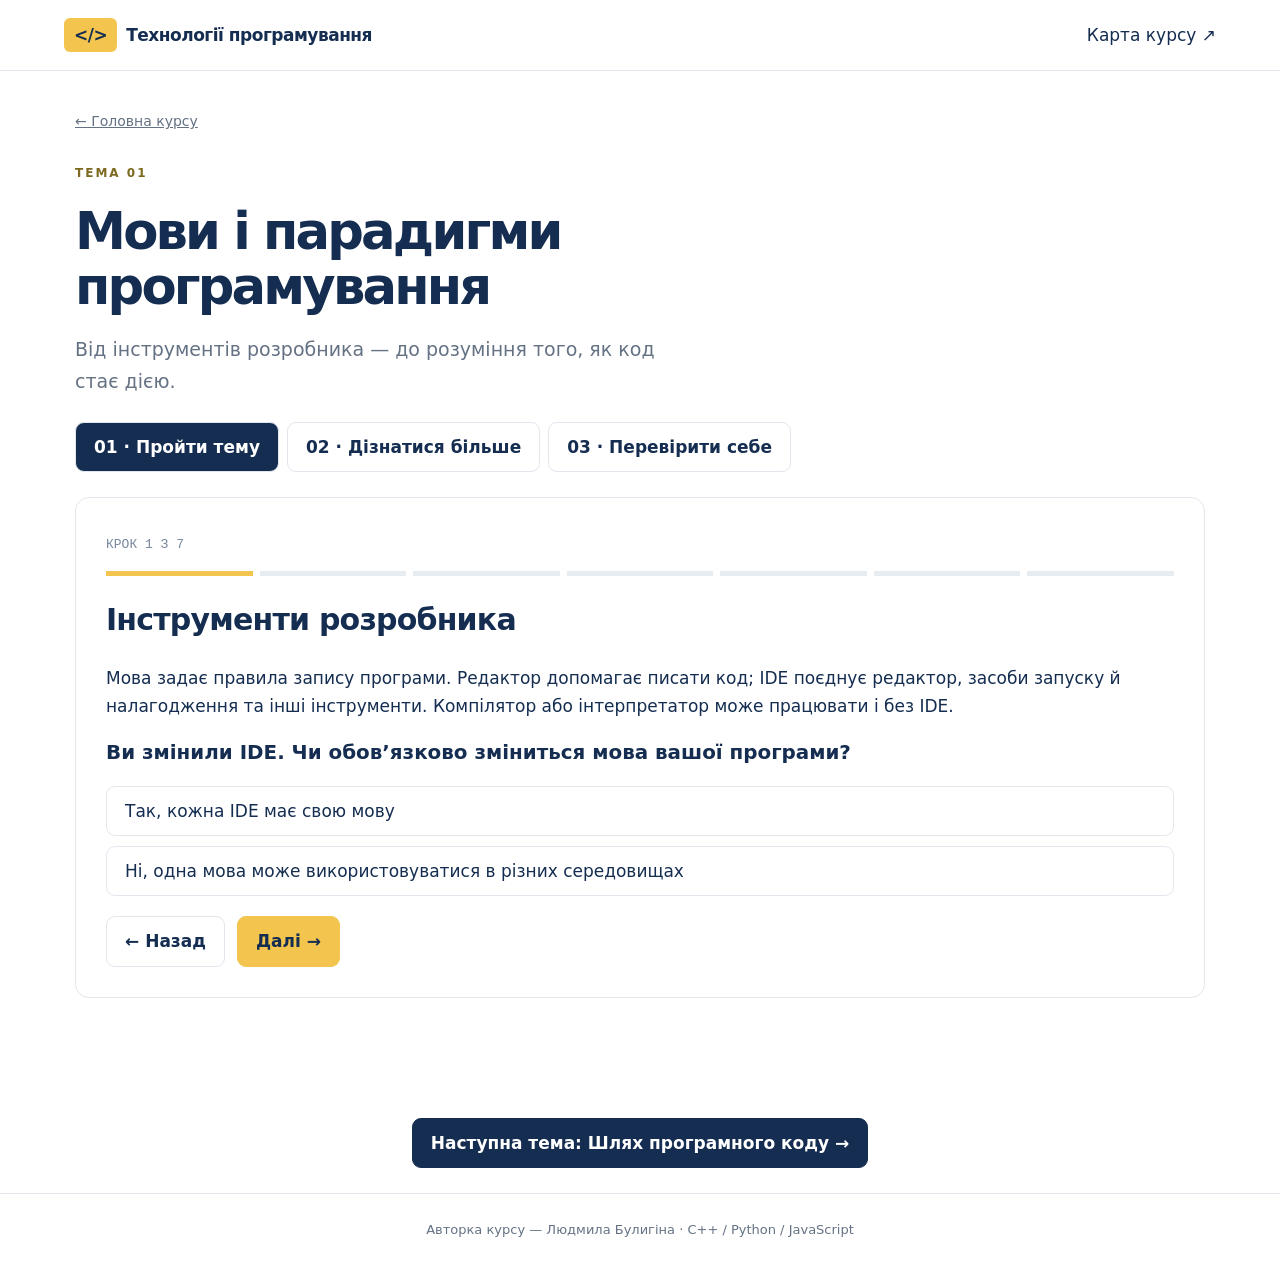
==== lesson-01/index.html @ 034c196b "Add files via upload" ====
<!doctype html><html lang="uk"><meta charset="utf-8"><meta name="viewport" content="width=device-width,initial-scale=1"><title>Технології програмування — Людмила Булигіна</title><style>
:root{--navy:#142d50;--gold:#f3c54e;--muted:#657284;--line:#e1e7ed}*{box-sizing:border-box}body{margin:0;font:17px/1.65 system-ui,sans-serif;color:var(--navy);background:#fff}button,a,input,textarea,select{font:inherit}button,a{touch-action:manipulation}button,.btn{cursor:pointer;border:1px solid var(--line);border-radius:9px;padding:10px 18px;background:white;color:var(--navy);text-decoration:none;display:inline-block;font-weight:650}button:hover,.btn:hover{border-color:var(--navy);transform:translateY(-1px)}button:focus-visible,a:focus-visible{outline:3px solid #d9a715;outline-offset:3px}.primary{background:var(--navy);color:white;border-color:var(--navy)}.gold{background:var(--gold);border-color:var(--gold)}header{border-bottom:1px solid var(--line);padding:21px max(5%,calc((100% - 1180px)/2));display:flex;justify-content:space-between;align-items:center;gap:15px}header a{color:inherit;text-decoration:none}.brand{font-weight:800;letter-spacing:-.5px}.mark{background:var(--gold);padding:7px 10px;border-radius:6px;margin-right:9px}main{max-width:1180px;margin:auto;padding:35px 25px 70px}.hero{display:grid;grid-template-columns:1.1fr .9fr;align-items:center;gap:40px;padding:35px 0 55px}.eyebrow{text-transform:uppercase;letter-spacing:2px;font-size:12px;font-weight:800;color:#7d691f}h1{font-size:clamp(40px,5.8vw,70px);line-height:1.08;letter-spacing:-2.8px;margin:20px 0}h2{font-size:30px;line-height:1.25;letter-spacing:-.8px}h3{line-height:1.35}.lead{color:var(--muted);max-width:580px;font-size:19px}.hero img{width:100%;max-height:380px;object-fit:contain}.languages{display:flex;gap:15px;margin:25px 0;color:#53657c;font:600 14px monospace}.sectionhead{display:flex;justify-content:space-between;align-items:center;border-top:1px solid var(--line);padding-top:30px}.muted{color:var(--muted)}.grid{display:grid;grid-template-columns:repeat(2,1fr);gap:16px}.card{border:1px solid var(--line);padding:24px;border-radius:12px;position:relative}.card.active{background:#f5f8fc;border-color:#c9d5e2}.num{font:500 13px monospace;color:#76879c}.card h3{margin:12px 0}.tag{font-size:12px;background:#eef2f6;border-radius:20px;padding:5px 10px;display:inline-block}.tag.ready{background:#fff0be;color:#665018}.card a{margin-top:14px}.arrow{float:right}.strip{margin-top:35px;background:#faf6e9;padding:25px 30px;border-radius:12px;display:flex;justify-content:space-between;gap:30px}.tabs{display:flex;gap:8px;flex-wrap:wrap;margin:25px 0}.tabs button[aria-selected=true]{background:var(--navy);color:white}.panel{border:1px solid var(--line);border-radius:14px;padding:30px;margin-bottom:25px}.stepbar{display:flex;gap:7px;margin:15px 0}.stepbar span{height:5px;background:#e7ecf1;flex:1}.stepbar .done{background:var(--gold)}.options{display:grid;gap:10px;margin:20px 0}.options button{text-align:left;font-weight:500}.feedback{padding:13px 16px;background:#f4f7fa;margin-top:16px;border-radius:8px;min-height:50px}.success{color:#176849}.error{color:#a43e29}.row{display:flex;gap:12px;align-items:center;flex-wrap:wrap}.runners{display:grid;grid-template-columns:repeat(3,1fr);gap:15px}.runner{border:1px solid var(--line);border-radius:10px;overflow:hidden}.runner h3{padding:15px;margin:0;background:#f2f5f8}.runner .inside{padding:14px}textarea.code{background:#14283f;color:#eff5fd;font:14px/1.6 monospace;width:100%;min-height:220px;resize:vertical;padding:14px;border:0;border-radius:7px;tab-size:4}textarea.stdin{width:100%;height:70px;border:1px solid var(--line);border-radius:7px;padding:8px;font:14px monospace}pre.output{white-space:pre-wrap;overflow-wrap:anywhere;background:#f0f4f8;min-height:70px;padding:12px;font-size:14px}label{display:block;font-size:13px;margin:12px 0 5px}progress{width:100%;accent-color:#d9aa20}.tokens{display:flex;gap:10px;flex-wrap:wrap;margin:20px 0}.token{background:#fff6d5}.drop{border:2px dashed #bac8d9;padding:20px;border-radius:10px;min-height:100px;margin:12px 0}.token.chosen{outline:3px solid #c4981a}.path{background:#f3f6fa;padding:18px;border-left:4px solid var(--gold);margin:20px 0;font-weight:650}.small{font-size:14px}.hidden{display:none!important}footer{border-top:1px solid var(--line);padding:25px;color:#657284;font-size:13px;text-align:center}details{border-bottom:1px solid var(--line);padding:16px 0}summary{cursor:pointer;font-weight:650}@media(max-width:760px){.hero{grid-template-columns:1fr;gap:0;padding-top:5px}.hero img{max-height:230px;grid-row:2}.grid,.runners{grid-template-columns:1fr}h1{letter-spacing:-1.5px}.strip{display:block}header{font-size:13px;padding:15px}.panel{padding:20px}main{padding:25px 18px}.sectionhead{display:block}}
</style><header><a class="brand" href="../index.html"><span class="mark">&lt;/&gt;</span>Технології програмування</a><a href="../index.html#course">Карта курсу ↗</a></header><main id="app"></main><div style="text-align:center;margin:25px"><a class="btn primary" href="../lesson-02/index.html">Наступна тема: Шлях програмного коду →</a></div><footer>Авторка курсу — Людмила Булигіна · C++ / Python / JavaScript</footer><script>
const titles=['Мови і парадигми програмування','Шлях програмного коду','Діалог з користувачем','Типи даних','Від тестування коду до професії','Повторення важливі','Перевіримо функціонал','Символи і рядки','Структури даних','Алгоритми'];
const $=s=>document.querySelector(s);const app=$('#app');let step=0,tab='quest',passed=false;let saved={};try{saved=JSON.parse(localStorage.getItem('tech-progress')||'{}')}catch{}function persist(){try{localStorage.setItem('tech-progress',JSON.stringify(saved))}catch{}}const esc=s=>s.replaceAll('&','&amp;').replaceAll('<','&lt;').replaceAll('>','&gt;');
function home(){app.innerHTML=`<section class="hero"><div><div class="eyebrow">Профільний курс · 10 тем</div><h1>Три мови.<br>Спільна логіка.</h1><p class="lead">Зрозумійте принципи програмування й навчіться бачити їх у різному коді. Від першої команди — до усвідомленого вибору інструментів.</p><div class="languages"><span>C++</span><span> / </span><span>Python</span><span> / </span><span>JavaScript</span></div><a class="btn primary" href="#lesson-1">Почати навчання →</a></div><img src="../hero.png" alt="Ноутбук із кодом і поєднані блоки алгоритму в синіх та золотистих кольорах"></section><section id="course"><div class="sectionhead"><h2>Ваш маршрут</h2><span class="muted small">01 / 10 тем доступно</span></div><div class="grid">${titles.map((t,i)=>`<article class="card ${i===0?'active':''}"><span class="num">ТЕМА ${String(i+1).padStart(2,'0')}</span><span class="arrow">${i===0?'↗':'○'}</span><h3>${t}</h3><span class="tag ${i===0?'ready':''}">${i===0?(saved.quest?'Квест пройдено':'Доступна для навчання'):'Інтерактиви готуються'}</span>${i===0?'<br><a class="btn primary" href="#lesson-1">Відкрити тему →</a>':''}</article>`).join('')}</div></section><div class="strip"><strong>Навчайтеся частинками</strong><span>Пройти тему → Дізнатися більше → Перевірити себе</span></div>`;}
const steps=[{title:'Інструменти розробника',text:'Мова задає правила запису програми. Редактор допомагає писати код; IDE поєднує редактор, засоби запуску й налагодження та інші інструменти. Компілятор або інтерпретатор може працювати і без IDE.',q:'Ви змінили IDE. Чи обов’язково зміниться мова вашої програми?',opts:['Так, кожна IDE має свою мову','Ні, одна мова може використовуватися в різних середовищах'],answer:1,why:'IDE — інструмент роботи. Мова та середовище розробки — різні поняття.'},{title:'Високий і низький рівень',text:'Високорівневі мови приховують багато деталей апаратури. C++, Python і JavaScript — високорівневі мови, хоча рівень абстракції різниться. Мова асемблера пов’язана з конкретною архітектурою; асемблер — програма, яка перекладає її інструкції.',q:'Що правильно названо програмою-перекладачем?',opts:['Мова асемблера','Асемблер'],answer:1,why:'Не плутайте мову асемблера з інструментом її перекладу.'},{title:'Як чи що?',text:'Імперативний підхід описує кроки та зміни стану. Декларативний описує потрібний результат або умови. Наприклад, цикл, що відбирає дорослих користувачів, задає кроки; запит SQL із WHERE age >= 18 задає умову відбору.',q:'SELECT name FROM users WHERE age >= 18 — який підхід ілюструє цей запит?',opts:['Імперативний','Декларативний'],answer:1,why:'Запит описує потрібні дані. Спосіб їх отримання обирає система керування базою даних.'},{title:'Парадигми можна поєднувати',text:'Структурний підхід організовує керування через послідовність, розгалуження й цикли. ООП об’єднує дані та поведінку в об’єктах. Функціональний стиль спирається на композицію функцій і зменшує зміни стану. Логічний — на факти й правила. C++, Python і JavaScript підтримують кілька підходів.',q:'У Python є функції. Чи означає це, що будь-яка Python-програма є функціональною?',opts:['Так, достатньо оголосити функцію','Ні, важливий спосіб організації обчислень'],answer:1,why:'Наявність функцій сама по собі не визначає парадигму програми.'},{title:'Hello, World — спільний експеримент',text:'Коротка програма привітання перевіряє весь шлях: запис коду, запуск та виведення. Традицію популяризувала книжка The C Programming Language (1978). Нижче порівняйте однакову дію трьома мовами.',q:'Що перевіряє успішний запуск Hello, World?',opts:['Що середовище може виконати цю просту програму й показати результат','Що будь-яка наступна програма не матиме помилок'],answer:0,why:'Це перша перевірка працездатності середовища, а не доказ правильності всіх програм.'},{title:'Чому з’являються нові мови?',text:'Мови розвиваються разом із задачами: Fortran — наукові обчислення (1957), C — системне програмування (1972), C++ — розвиток ідей C та абстракцій (1980-ті), Python — читабельність і універсальність (1991), JavaScript — взаємодія у вебі (1995). Старі мови можуть залишатися корисними десятиліттями.',q:'Команда обирає мову для проєкту. Який аргумент найсильніший?',opts:['Вона найновіша','Вона пасує до задачі, платформи, бібліотек і досвіду команди'],answer:1,why:'Вибір мови залежить від контексту. Один рейтинг не визначає найкращий інструмент.'},{title:'Як створюють мову',text:'У типовому інструменті обробки мови лексичний аналіз виділяє токени, синтаксичний — будує структуру, а семантичний перевіряє зміст. Далі можливі генерація іншого коду або виконання. Навчальна мова може перекладатися, наприклад, у JavaScript; це лише один можливий шлях.',q:'Парсер побудував дерево програми. Чи означає це, що програма вже виконана?',opts:['Так','Ні, аналіз структури та виконання — різні етапи'],answer:1,why:'Коректна структура ще не гарантує правильного змісту або успішного виконання.'}];
function lesson(){app.innerHTML=`<a href="../index.html" class="small muted">← Головна курсу</a><div class="eyebrow" style="margin-top:30px">Тема 01</div><h1 style="font-size:clamp(32px,4vw,52px)">Мови і парадигми<br>програмування</h1><p class="lead">Від інструментів розробника — до розуміння того, як код стає дією.</p><div class="tabs" role="tablist">${[['quest','01 · Пройти тему'],['more','02 · Дізнатися більше'],['test','03 · Перевірити себе']].map(([id,t])=>`<button role="tab" aria-selected="${tab===id}" onclick="setTab('${id}')">${t}</button>`).join('')}</div><div id="content"></div>`;renderTab()}
function setTab(t){tab=t;lesson()}function renderTab(){if(tab==='quest')quest();if(tab==='more')more();if(tab==='test')test()}
function quest(){const s=steps[step];passed=false;$('#content').innerHTML=`<div class="panel"><span class="num">КРОК ${step+1} З ${steps.length}</span><div class="stepbar">${steps.map((_,i)=>`<span class="${i<=step?'done':''}"></span>`).join('')}</div><h2>${s.title}</h2><p>${s.text}</p><h3>${s.q}</h3><div class="options">${s.opts.map((o,i)=>`<button onclick="answer(${i})">${o}</button>`).join('')}</div><div id="feedback" role="status"></div><div class="row" style="margin-top:20px"><button onclick="move(-1)" ${step===0?'disabled':''}>← Назад</button><button id="next" class="gold" onclick="move(1)" disabled>${step===steps.length-1?'Завершити квест ✓':'Далі →'}</button></div></div>${step===4?runnerHTML():''}`;if(step===4)initRunners()}
function answer(i){passed=i===steps[step].answer;$('#feedback').className='feedback '+(passed?'success':'error');$('#feedback').textContent=(passed?'✓ Правильно. ':'Спробуйте ще. ')+steps[step].why;$('#next').disabled=!passed}function move(n){if(n>0&&!passed)return;if(step+n>=steps.length){saved.quest=true;persist();$('#content').innerHTML='<div class="panel"><h2>Квест пройдено ✓</h2><p>Ви розрізняєте мову, інструменти й парадигми. Тепер дослідіть шлях виконання коду.</p><button class="gold" onclick="setTab(\'more\')">Дізнатися більше →</button></div>';return}step+=n;quest()}
function more(){$('#content').innerHTML=`<div class="panel"><span class="eyebrow">За запитом учениці</span><h2>Що відбувається після Run?</h2><p><b>Компілятор</b> перекладає програму в інше подання: машинний код, байткод або іншу мову. <b>Інтерпретатор</b> виконує програму чи її проміжне подання. <b>Асемблер</b> перекладає інструкції мови асемблера в машинний код, зазвичай у складі об’єктного файла.</p><div class="row">${['C++','CPython','JavaScript','Асемблер'].map(t=>`<button onclick="showPath('${t}')">${t}</button>`).join('')}</div><div id="path" class="path" aria-live="polite"></div><p class="small muted">Це навчальні схеми типових реалізацій. Мова не прив’язана назавжди до одного способу виконання. Компіляція та інтерпретація можуть поєднуватися.</p><details><summary>Чому інтерпретатор — не просто «рядок за рядком»?</summary><p>Інтерпретатор може спочатку проаналізувати всю програму, а потім виконувати дерево чи байткод. Наприклад, синтаксична помилка наприкінці Python-файла може зупинити запуск до першого print().</p></details><details><summary>JIT: компіляція під час виконання</summary><p>JIT-компілятор створює машинний код під час роботи програми. Сучасні JavaScript-рушії можуть поєднувати інтерпретацію, профілювання та JIT-компіляцію.</p></details><details><summary>Об’єктний файл ще не готова програма</summary><p>Компонувальник (лінкер) об’єднує об’єктні файли й бібліотеки, розв’язуючи посилання між ними. Результат можна завантажити й виконати.</p></details></div><div class="panel"><h2>Знайдіть інструмент для задачі</h2><p>Перетягніть інструмент у відповідну зону. Або натисніть інструмент, а потім зону.</p><div class="tokens">${['Компілятор','Інтерпретатор','Асемблер'].map(t=>`<button class="token" draggable="true" ondragstart="dragToken(event,'${t}')" onclick="chooseToken(this,'${t}')">${t}</button>`).join('')}</div>${[['Асемблер','Перекласти інструкції мови асемблера'],['Компілятор','Перекласти програму в інше подання'],['Інтерпретатор','Виконати програму або її байткод']].map(([a,q])=>`<div class="drop" role="button" tabindex="0" onkeydown="if(event.key==='Enter'||event.key===' '){event.preventDefault();dropToken(this,'${a}')}" ondragover="event.preventDefault()" ondrop="event.preventDefault();dropToken(this,'${a}')" onclick="dropToken(this,'${a}')" data-q="${q}">${q}</div>`).join('')}<div id="matchfeedback" role="status"></div></div>${runnerHTML()}<p class="small muted">Довідка: <a href="https://docs.python.org/3/glossary.html" target="_blank" rel="noopener">Python: байткод та інтерпретатор</a> · <a href="https://developer.mozilla.org/en-US/docs/Web/JavaScript/Guide/Introduction" target="_blank" rel="noopener">JavaScript: середовища виконання</a></p>`;showPath('C++');initRunners()}
function showPath(t){const p={'C++':['Код C++ → компіляція → об’єктні файли → компонування → виконання','У типовому нативному інструментарії компіляція включає кілька стадій; асемблер може бути окремою або вбудованою стадією.'],'CPython':['Код Python → компіляція в байткод → виконання інтерпретатором','CPython — поширена реалізація Python. Байткод не є машинним кодом процесора.'],'JavaScript':['Код JavaScript → аналіз → виконання рушієм → можлива JIT-компіляція','Конкретні етапи залежать від рушія. Тут код виконується браузерним рушієм у Web Worker.'],'Асемблер':['Код мовою асемблера → асемблер → об’єктний файл → компонування → виконання','Інструкції та їх кодування залежать від архітектури процесора.']}[t];$('#path').innerHTML=p[0]+'<p class="small" style="font-weight:400">'+p[1]+'</p>'}
let token='';function dragToken(e,t){token=t;e.dataTransfer.setData('text/plain',t)}function chooseToken(el,t){token=t;document.querySelectorAll('.token').forEach(e=>e.classList.remove('chosen'));el.classList.add('chosen')}function dropToken(el,a){if(!token){$('#matchfeedback').textContent='Спочатку виберіть інструмент.';return}if(token===a){el.textContent='✓ '+el.dataset.q+' — '+a;el.style.borderColor='#398460';el.style.background='#f0faf4';$('#matchfeedback').textContent='Правильно!'}else{$('#matchfeedback').textContent='Поки не збігається. Згадайте, що робить цей інструмент.'}}
const codes={py:'name = input("Ваше ім’я: ")\nprint("Привіт,", name)\nprint(2 + 3)',js:'const name = prompt("Ваше ім’я:");\nprint("Привіт,", name);\nconsole.log(2 + 3);',cpp:'#include <iostream>\n#include <string>\nusing namespace std;\nint main() {\n    string name;\n    getline(cin, name);\n    cout << "Привіт, " << name << endl;\n    cout << 2 + 3 << endl;\n    return 0;\n}'};
function runnerHTML(){return `<section><h2>Лабораторія трьох мов</h2><p class="muted">Змініть привітання. Запустіть приклад. Порівняйте синтаксис і результат.</p><div class="runners">${[['py','Python'],['js','JavaScript'],['cpp','C++']].map(([id,n])=>`<article class="runner"><h3>${n}</h3><div class="inside"><label for="code-${id}">Код програми</label><textarea class="code" id="code-${id}" spellcheck="false">${esc(saved['code-'+id]||codes[id])}</textarea>${id!=='cpp'?`<label for="in-${id}">Вхідні дані · кожна відповідь з нового рядка</label><textarea class="stdin" id="in-${id}">Світ</textarea><div class="row"><button class="primary" id="run-${id}" onclick="runCode('${id}')">▶ Запустити</button><button onclick="stopCode('${id}')">■ Стоп</button></div><pre class="output" id="out-${id}" aria-live="polite">Тут з’явиться результат</pre>`:`<p class="small">1. Скопіюйте код.<br>2. Відкрийте Programiz.<br>3. Вставте код, запустіть і введіть ім’я в консолі сервісу.</p><button onclick="copyCpp()">Скопіювати код</button><a class="btn primary" style="margin-top:10px" href="https://www.programiz.com/cpp-programming/online-compiler/" target="_blank" rel="noopener">Відкрити Programiz ↗</a><p id="copy-status" role="status" class="small"></p>`}<button class="small" onclick="resetCode('${id}')">Початковий приклад</button></div></article>`).join('')}</div><p class="small muted">Python потребує завантаження Pyodide з інтернету під час першого запуску. У нашому JavaScript print() — навчальна функція виведення; також працює console.log(). prompt() бере рядки з поля вхідних даних.</p></section>`}
function initRunners(){document.querySelectorAll('.code').forEach(e=>e.addEventListener('input',()=>{saved[e.id]=e.value;persist()}))}function resetCode(id){$('#code-'+id).value=codes[id];saved['code-'+id]=codes[id];persist()}async function copyCpp(){try{await navigator.clipboard.writeText($('#code-cpp').value);$('#copy-status').textContent='✓ Код скопійовано'}catch{$('#code-cpp').select();$('#copy-status').textContent='Натисніть Ctrl+C, щоб скопіювати виділений код.'}}
let workers={},timers={};function stopCode(id){if(workers[id]){workers[id].terminate();delete workers[id];clearTimeout(timers[id]);const b=$('#run-'+id);if(b)b.disabled=false;const out=$('#out-'+id);if(out)out.textContent+='\nВиконання зупинено.'}}
function runCode(id){stopCode(id);const output=$('#out-'+id);output.textContent=id==='py'?'Завантажуємо Python…':'Виконуємо…';$('#run-'+id).disabled=true;const common=`const lines=input.split('\\n');let pos=0;function read(){if(pos>=lines.length)throw new Error('Недостатньо вхідних даних: додайте рядок у поле введення.');return lines[pos++];}function write(...v){postMessage({type:'out',text:v.map(x=>typeof x==='object'?JSON.stringify(x):String(x)).join(' ')});}`;const source=id==='js'?`onmessage=({data:{code,input}})=>{${common}try{const print=write;const console={log:write,warn:write,error:write};const prompt=()=>read();new Function('print','console','prompt',code)(print,console,prompt);postMessage({type:'done'})}catch(e){postMessage({type:'error',text:e.name+': '+e.message})}}`:`importScripts('https://cdn.jsdelivr.net/pyodide/v0.27.7/full/pyodide.js');let runtime;onmessage=async({data:{code,input}})=>{${common}try{runtime=await loadPyodide({indexURL:'https://cdn.jsdelivr.net/pyodide/v0.27.7/full/'});runtime.setStdout({batched:s=>write(s)});runtime.setStderr({batched:s=>write(s)});runtime.setStdin({stdin:()=>read()});postMessage({type:'ready'});await runtime.runPythonAsync(code);postMessage({type:'done'})}catch(e){postMessage({type:'error',text:String(e)})}}`;
const url=URL.createObjectURL(new Blob([source],{type:'text/javascript'}));const w=new Worker(url);URL.revokeObjectURL(url);workers[id]=w;let started=false;const finish=()=>{clearTimeout(timers[id]);w.terminate();delete workers[id];const b=$('#run-'+id);if(b)b.disabled=false};w.onmessage=({data:d})=>{if(d.type==='ready'){output.textContent='';return}if(d.type==='out'){if(!started){output.textContent='';started=true}output.textContent+=(output.textContent?'\n':'')+d.text}else if(d.type==='error'){output.textContent=d.text;finish()}else if(d.type==='done'){if(!started)output.textContent='Виконано без виведення.';finish()}};w.onerror=e=>{output.textContent='Не вдалося виконати код. '+e.message+' Перевірте інтернет і спробуйте ще раз.';finish()};timers[id]=setTimeout(()=>{stopCode(id);output.textContent+='\nПеревищено час очікування. Для Python перевірте інтернет і повторіть запуск.'},id==='py'?90000:5000);w.postMessage({code:$('#code-'+id).value,input:$('#in-'+id).value})}
const questions=[['Ви компілюєте C++ і отримуєте object-файл. Що зазвичай потрібно далі?',['Компонування з іншими файлами й бібліотеками','Відкрити файл у текстовому редакторі й натиснути print'],0,'Об’єктні файли зазвичай поєднує компонувальник.'],['Python спочатку створює байткод. Чи суперечить це виконанню інтерпретатором?',['Так, компіляція виключає інтерпретацію','Ні, ці етапи можуть поєднуватись'],1,'У CPython байткод виконує інтерпретатор.'],['Учень каже: «JavaScript print залежить від віку мови». Що ви уточните?',['Виведення залежить від середовища та доступних функцій','print завжди є стандартною командою JS для текстового виведення'],0,'У цьому раннері print додано спеціально. У звичайному вікні браузера window.print викликає друк сторінки.'],['Програма використовує класи та цикли. Це суперечність?',['Так, треба обрати лише одну парадигму','Ні, підходи можуть співіснувати'],1,'Багатопарадигмові мови дозволяють поєднувати способи організації коду.'],['Вам потрібен код для іншої архітектури процесора. Який висновок коректний?',['Машинний код завжди універсальний','Нативний код зазвичай потрібно зібрати для цільової архітектури'],1,'Машинні інструкції залежать від архітектури; також важливі ОС і її інтерфейси.']];let quizIndex=0,quizScore=0,quizAnswered=false;function test(){quizIndex=0;quizScore=0;quizQuestion()}function quizQuestion(){quizAnswered=false;const q=questions[quizIndex];$('#content').innerHTML=`<div class="panel"><span class="num">ЗАВДАННЯ ${quizIndex+1} / ${questions.length}</span><h2>Перевірте рішення</h2><h3>${q[0]}</h3><div class="options">${q[1].map((t,i)=>`<button class="qa" onclick="quizAnswer(${i})">${t}</button>`).join('')}</div><div id="q-feedback" role="status"></div><button class="gold hidden" id="q-next" onclick="quizNext()">Далі →</button></div>`}function quizAnswer(i){if(quizAnswered)return;quizAnswered=true;const correct=i===questions[quizIndex][2];if(correct)quizScore++;document.querySelectorAll('.qa').forEach(b=>b.disabled=true);$('#q-feedback').className='feedback '+(correct?'success':'error');$('#q-feedback').textContent=(correct?'✓ Правильно. ':'Правильна відповідь: '+questions[quizIndex][1][questions[quizIndex][2]]+'. ')+questions[quizIndex][3];$('#q-next').classList.remove('hidden')}function quizNext(){if(++quizIndex<questions.length){quizQuestion();return}saved.score=quizScore;persist();$('#content').innerHTML=`<div class="panel"><span class="eyebrow">Результат</span><h2>${quizScore} з ${questions.length}</h2><p>${quizScore===5?'Ви впевнено розрізняєте інструменти та способи виконання коду.':'Перегляньте пояснення й поверніться до складних понять у розділі «Дізнатися більше».'}</p><p class="small muted">Результат збережено лише в цьому браузері.</p><button class="gold" onclick="test()">Спробувати ще раз</button> <button onclick="setTab('more')">До поглиблення</button></div>`}
function route(){Object.keys(workers).forEach(stopCode);if(location.hash.startsWith('#lesson-1'))lesson();else home();if(location.hash==='#course')setTimeout(()=>$('#course').scrollIntoView(),0);else window.scrollTo(0,0)}window.addEventListener('hashchange',route);if(!location.hash)location.hash='lesson-1';route();
</script></html>
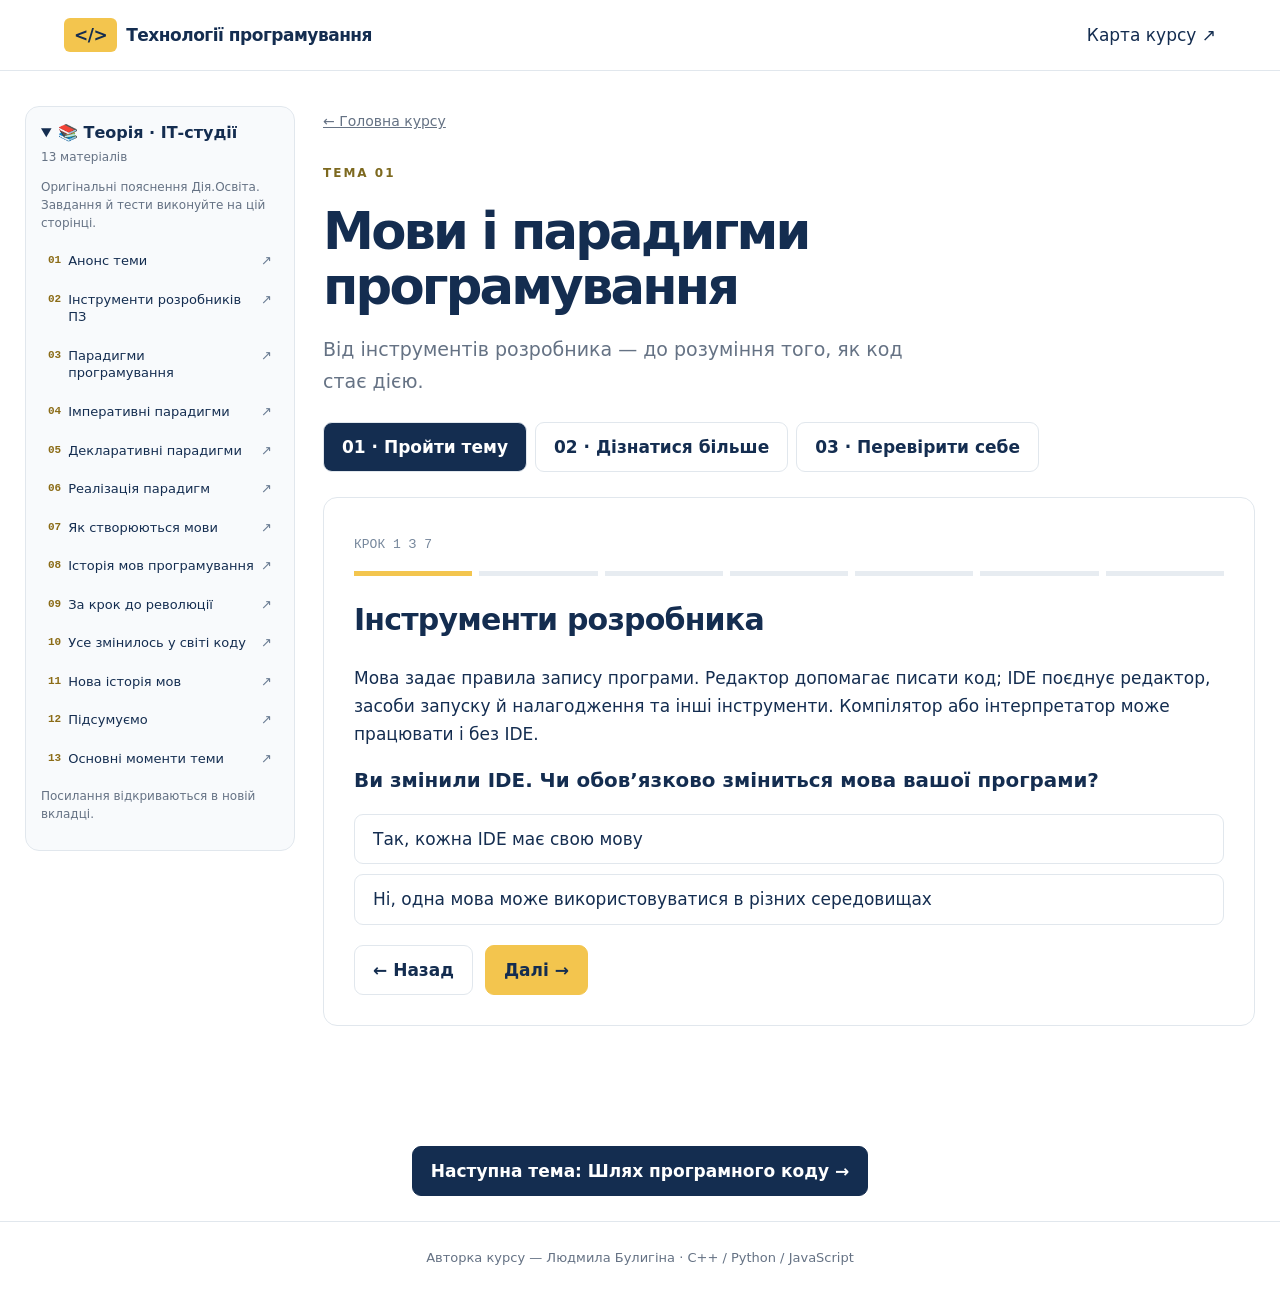
==== commit 1a2a1445: "Add files via upload" ====
--- a/lesson-01/index.html
+++ b/lesson-01/index.html
@@ -1,11 +1,14 @@
 <!doctype html><html lang="uk"><meta charset="utf-8"><meta name="viewport" content="width=device-width,initial-scale=1"><title>Технології програмування — Людмила Булигіна</title><style>
 :root{--navy:#142d50;--gold:#f3c54e;--muted:#657284;--line:#e1e7ed}*{box-sizing:border-box}body{margin:0;font:17px/1.65 system-ui,sans-serif;color:var(--navy);background:#fff}button,a,input,textarea,select{font:inherit}button,a{touch-action:manipulation}button,.btn{cursor:pointer;border:1px solid var(--line);border-radius:9px;padding:10px 18px;background:white;color:var(--navy);text-decoration:none;display:inline-block;font-weight:650}button:hover,.btn:hover{border-color:var(--navy);transform:translateY(-1px)}button:focus-visible,a:focus-visible{outline:3px solid #d9a715;outline-offset:3px}.primary{background:var(--navy);color:white;border-color:var(--navy)}.gold{background:var(--gold);border-color:var(--gold)}header{border-bottom:1px solid var(--line);padding:21px max(5%,calc((100% - 1180px)/2));display:flex;justify-content:space-between;align-items:center;gap:15px}header a{color:inherit;text-decoration:none}.brand{font-weight:800;letter-spacing:-.5px}.mark{background:var(--gold);padding:7px 10px;border-radius:6px;margin-right:9px}main{max-width:1180px;margin:auto;padding:35px 25px 70px}.hero{display:grid;grid-template-columns:1.1fr .9fr;align-items:center;gap:40px;padding:35px 0 55px}.eyebrow{text-transform:uppercase;letter-spacing:2px;font-size:12px;font-weight:800;color:#7d691f}h1{font-size:clamp(40px,5.8vw,70px);line-height:1.08;letter-spacing:-2.8px;margin:20px 0}h2{font-size:30px;line-height:1.25;letter-spacing:-.8px}h3{line-height:1.35}.lead{color:var(--muted);max-width:580px;font-size:19px}.hero img{width:100%;max-height:380px;object-fit:contain}.languages{display:flex;gap:15px;margin:25px 0;color:#53657c;font:600 14px monospace}.sectionhead{display:flex;justify-content:space-between;align-items:center;border-top:1px solid var(--line);padding-top:30px}.muted{color:var(--muted)}.grid{display:grid;grid-template-columns:repeat(2,1fr);gap:16px}.card{border:1px solid var(--line);padding:24px;border-radius:12px;position:relative}.card.active{background:#f5f8fc;border-color:#c9d5e2}.num{font:500 13px monospace;color:#76879c}.card h3{margin:12px 0}.tag{font-size:12px;background:#eef2f6;border-radius:20px;padding:5px 10px;display:inline-block}.tag.ready{background:#fff0be;color:#665018}.card a{margin-top:14px}.arrow{float:right}.strip{margin-top:35px;background:#faf6e9;padding:25px 30px;border-radius:12px;display:flex;justify-content:space-between;gap:30px}.tabs{display:flex;gap:8px;flex-wrap:wrap;margin:25px 0}.tabs button[aria-selected=true]{background:var(--navy);color:white}.panel{border:1px solid var(--line);border-radius:14px;padding:30px;margin-bottom:25px}.stepbar{display:flex;gap:7px;margin:15px 0}.stepbar span{height:5px;background:#e7ecf1;flex:1}.stepbar .done{background:var(--gold)}.options{display:grid;gap:10px;margin:20px 0}.options button{text-align:left;font-weight:500}.feedback{padding:13px 16px;background:#f4f7fa;margin-top:16px;border-radius:8px;min-height:50px}.success{color:#176849}.error{color:#a43e29}.row{display:flex;gap:12px;align-items:center;flex-wrap:wrap}.runners{display:grid;grid-template-columns:repeat(3,1fr);gap:15px}.runner{border:1px solid var(--line);border-radius:10px;overflow:hidden}.runner h3{padding:15px;margin:0;background:#f2f5f8}.runner .inside{padding:14px}textarea.code{background:#14283f;color:#eff5fd;font:14px/1.6 monospace;width:100%;min-height:220px;resize:vertical;padding:14px;border:0;border-radius:7px;tab-size:4}textarea.stdin{width:100%;height:70px;border:1px solid var(--line);border-radius:7px;padding:8px;font:14px monospace}pre.output{white-space:pre-wrap;overflow-wrap:anywhere;background:#f0f4f8;min-height:70px;padding:12px;font-size:14px}label{display:block;font-size:13px;margin:12px 0 5px}progress{width:100%;accent-color:#d9aa20}.tokens{display:flex;gap:10px;flex-wrap:wrap;margin:20px 0}.token{background:#fff6d5}.drop{border:2px dashed #bac8d9;padding:20px;border-radius:10px;min-height:100px;margin:12px 0}.token.chosen{outline:3px solid #c4981a}.path{background:#f3f6fa;padding:18px;border-left:4px solid var(--gold);margin:20px 0;font-weight:650}.small{font-size:14px}.hidden{display:none!important}footer{border-top:1px solid var(--line);padding:25px;color:#657284;font-size:13px;text-align:center}details{border-bottom:1px solid var(--line);padding:16px 0}summary{cursor:pointer;font-weight:650}@media(max-width:760px){.hero{grid-template-columns:1fr;gap:0;padding-top:5px}.hero img{max-height:230px;grid-row:2}.grid,.runners{grid-template-columns:1fr}h1{letter-spacing:-1.5px}.strip{display:block}header{font-size:13px;padding:15px}.panel{padding:20px}main{padding:25px 18px}.sectionhead{display:block}}
-</style><header><a class="brand" href="../index.html"><span class="mark">&lt;/&gt;</span>Технології програмування</a><a href="../index.html#course">Карта курсу ↗</a></header><main id="app"></main><div style="text-align:center;margin:25px"><a class="btn primary" href="../lesson-02/index.html">Наступна тема: Шлях програмного коду →</a></div><footer>Авторка курсу — Людмила Булигіна · C++ / Python / JavaScript</footer><script>
+
+/* Панель джерел ІТ-студій: лише урок 01 */
+#lesson-layout{max-width:1320px}body.lesson-active #lesson-layout{display:grid;grid-template-columns:minmax(230px,270px) minmax(0,1fr);gap:28px;align-items:start}#app{min-width:0}.it-theory{display:none}body.lesson-active .it-theory{display:block;position:sticky;top:14px;max-height:calc(100vh - 28px);overflow:auto;border:1px solid var(--line);border-radius:14px;background:#f8fafc;padding:15px}.it-theory details{padding:0;border:0}.it-theory summary{font-size:16px;line-height:1.4}.it-count{display:block;color:var(--muted);font-size:12px;font-weight:500;margin:5px 0}.it-note{font-size:12px;color:var(--muted);line-height:1.5;margin:12px 0}.it-links{display:flex;flex-direction:column;gap:5px}.it-links a{display:flex;align-items:start;gap:7px;color:var(--navy);padding:8px 7px;text-decoration:none;border-radius:7px;font-size:13px;line-height:1.35}.it-links a:hover,.it-links a:focus-visible{background:#e7eef7}.it-links a span:last-child{margin-left:auto;color:#687a91}.it-num{color:#8b6c17;font:600 11px monospace;padding-top:2px}@media(max-width:900px){body.lesson-active #lesson-layout{display:block}.it-theory{position:static!important;max-height:none!important;margin-bottom:22px}.it-theory details:not([open]){padding-bottom:0}.it-links a{font-size:14px}}@media print{.it-theory{display:none!important}body.lesson-active #lesson-layout{display:block}}
+</style><header><a class="brand" href="../index.html"><span class="mark">&lt;/&gt;</span>Технології програмування</a><a href="../index.html#course">Карта курсу ↗</a></header><main id="lesson-layout"><aside id="it-theory" class="it-theory" aria-label="Теорія ІТ-студій"><details open><summary>📚 Теорія · ІТ-студії <span class="it-count">13 матеріалів</span></summary><p class="it-note">Оригінальні пояснення Дія.Освіта. Завдання й тести виконуйте на цій сторінці.</p><nav class="it-links"><a href="https://it-osvita.diia.gov.ua/task/item/d7fa5f1d-0c88-401a-8a77-02b778d18135" target="_blank" rel="noopener noreferrer"><span class="it-num">01</span>Анонс теми<span aria-hidden="true">↗</span></a><a href="https://it-osvita.diia.gov.ua/task/item/9e5805eb-7066-49fe-bd6a-d29b8d3475ae" target="_blank" rel="noopener noreferrer"><span class="it-num">02</span>Інструменти розробників ПЗ<span aria-hidden="true">↗</span></a><a href="https://it-osvita.diia.gov.ua/task/item/2cc9e6a6-c4f1-4667-a7c1-9237d8a1138e" target="_blank" rel="noopener noreferrer"><span class="it-num">03</span>Парадигми програмування<span aria-hidden="true">↗</span></a><a href="https://it-osvita.diia.gov.ua/task/item/f9ad5381-49ab-400c-b254-e231c1d52c80" target="_blank" rel="noopener noreferrer"><span class="it-num">04</span>Імперативні парадигми<span aria-hidden="true">↗</span></a><a href="https://it-osvita.diia.gov.ua/task/item/d39000cd-c99f-49b0-aea5-e3320e5c5a82" target="_blank" rel="noopener noreferrer"><span class="it-num">05</span>Декларативні парадигми<span aria-hidden="true">↗</span></a><a href="https://it-osvita.diia.gov.ua/task/item/6688f7c9-849e-4d02-8fab-a560fe509482" target="_blank" rel="noopener noreferrer"><span class="it-num">06</span>Реалізація парадигм<span aria-hidden="true">↗</span></a><a href="https://it-osvita.diia.gov.ua/task/item/b13b9f86-dde6-40f0-ab25-3ea6ae072c68" target="_blank" rel="noopener noreferrer"><span class="it-num">07</span>Як створюються мови<span aria-hidden="true">↗</span></a><a href="https://it-osvita.diia.gov.ua/task/item/0cccb676-da75-44e3-8ef8-c4c3eaf1c70f" target="_blank" rel="noopener noreferrer"><span class="it-num">08</span>Історія мов програмування<span aria-hidden="true">↗</span></a><a href="https://it-osvita.diia.gov.ua/task/item/9db403ed-1060-4a69-9aeb-e84e648e3a6d" target="_blank" rel="noopener noreferrer"><span class="it-num">09</span>За крок до революції<span aria-hidden="true">↗</span></a><a href="https://it-osvita.diia.gov.ua/task/item/b62049de-4055-416d-8300-cb2e9b04ee7c" target="_blank" rel="noopener noreferrer"><span class="it-num">10</span>Усе змінилось у світі коду<span aria-hidden="true">↗</span></a><a href="https://it-osvita.diia.gov.ua/task/item/1a546d6f-0647-4add-aedb-2e8a10f74b3e" target="_blank" rel="noopener noreferrer"><span class="it-num">11</span>Нова історія мов<span aria-hidden="true">↗</span></a><a href="https://it-osvita.diia.gov.ua/task/item/0ef4bb1c-27c2-4353-938e-68d464c2a52e" target="_blank" rel="noopener noreferrer"><span class="it-num">12</span>Підсумуємо<span aria-hidden="true">↗</span></a><a href="https://it-osvita.diia.gov.ua/task/item/26db821c-c9a6-40e3-82f1-5fb8e3553255" target="_blank" rel="noopener noreferrer"><span class="it-num">13</span>Основні моменти теми<span aria-hidden="true">↗</span></a></nav><p class="it-note">Посилання відкриваються в новій вкладці.</p></details></aside><div id="app"></div></main><div style="text-align:center;margin:25px"><a class="btn primary" href="../lesson-02/index.html">Наступна тема: Шлях програмного коду →</a></div><footer>Авторка курсу — Людмила Булигіна · C++ / Python / JavaScript</footer><script>
 const titles=['Мови і парадигми програмування','Шлях програмного коду','Діалог з користувачем','Типи даних','Від тестування коду до професії','Повторення важливі','Перевіримо функціонал','Символи і рядки','Структури даних','Алгоритми'];
 const $=s=>document.querySelector(s);const app=$('#app');let step=0,tab='quest',passed=false;let saved={};try{saved=JSON.parse(localStorage.getItem('tech-progress')||'{}')}catch{}function persist(){try{localStorage.setItem('tech-progress',JSON.stringify(saved))}catch{}}const esc=s=>s.replaceAll('&','&amp;').replaceAll('<','&lt;').replaceAll('>','&gt;');
-function home(){app.innerHTML=`<section class="hero"><div><div class="eyebrow">Профільний курс · 10 тем</div><h1>Три мови.<br>Спільна логіка.</h1><p class="lead">Зрозумійте принципи програмування й навчіться бачити їх у різному коді. Від першої команди — до усвідомленого вибору інструментів.</p><div class="languages"><span>C++</span><span> / </span><span>Python</span><span> / </span><span>JavaScript</span></div><a class="btn primary" href="#lesson-1">Почати навчання →</a></div><img src="../hero.png" alt="Ноутбук із кодом і поєднані блоки алгоритму в синіх та золотистих кольорах"></section><section id="course"><div class="sectionhead"><h2>Ваш маршрут</h2><span class="muted small">01 / 10 тем доступно</span></div><div class="grid">${titles.map((t,i)=>`<article class="card ${i===0?'active':''}"><span class="num">ТЕМА ${String(i+1).padStart(2,'0')}</span><span class="arrow">${i===0?'↗':'○'}</span><h3>${t}</h3><span class="tag ${i===0?'ready':''}">${i===0?(saved.quest?'Квест пройдено':'Доступна для навчання'):'Інтерактиви готуються'}</span>${i===0?'<br><a class="btn primary" href="#lesson-1">Відкрити тему →</a>':''}</article>`).join('')}</div></section><div class="strip"><strong>Навчайтеся частинками</strong><span>Пройти тему → Дізнатися більше → Перевірити себе</span></div>`;}
+function home(){document.body.classList.remove('lesson-active');app.innerHTML=`<section class="hero"><div><div class="eyebrow">Профільний курс · 10 тем</div><h1>Три мови.<br>Спільна логіка.</h1><p class="lead">Зрозумійте принципи програмування й навчіться бачити їх у різному коді. Від першої команди — до усвідомленого вибору інструментів.</p><div class="languages"><span>C++</span><span> / </span><span>Python</span><span> / </span><span>JavaScript</span></div><a class="btn primary" href="#lesson-1">Почати навчання →</a></div><img src="../hero.png" alt="Ноутбук із кодом і поєднані блоки алгоритму в синіх та золотистих кольорах"></section><section id="course"><div class="sectionhead"><h2>Ваш маршрут</h2><span class="muted small">01 / 10 тем доступно</span></div><div class="grid">${titles.map((t,i)=>`<article class="card ${i===0?'active':''}"><span class="num">ТЕМА ${String(i+1).padStart(2,'0')}</span><span class="arrow">${i===0?'↗':'○'}</span><h3>${t}</h3><span class="tag ${i===0?'ready':''}">${i===0?(saved.quest?'Квест пройдено':'Доступна для навчання'):'Інтерактиви готуються'}</span>${i===0?'<br><a class="btn primary" href="#lesson-1">Відкрити тему →</a>':''}</article>`).join('')}</div></section><div class="strip"><strong>Навчайтеся частинками</strong><span>Пройти тему → Дізнатися більше → Перевірити себе</span></div>`;}
 const steps=[{title:'Інструменти розробника',text:'Мова задає правила запису програми. Редактор допомагає писати код; IDE поєднує редактор, засоби запуску й налагодження та інші інструменти. Компілятор або інтерпретатор може працювати і без IDE.',q:'Ви змінили IDE. Чи обов’язково зміниться мова вашої програми?',opts:['Так, кожна IDE має свою мову','Ні, одна мова може використовуватися в різних середовищах'],answer:1,why:'IDE — інструмент роботи. Мова та середовище розробки — різні поняття.'},{title:'Високий і низький рівень',text:'Високорівневі мови приховують багато деталей апаратури. C++, Python і JavaScript — високорівневі мови, хоча рівень абстракції різниться. Мова асемблера пов’язана з конкретною архітектурою; асемблер — програма, яка перекладає її інструкції.',q:'Що правильно названо програмою-перекладачем?',opts:['Мова асемблера','Асемблер'],answer:1,why:'Не плутайте мову асемблера з інструментом її перекладу.'},{title:'Як чи що?',text:'Імперативний підхід описує кроки та зміни стану. Декларативний описує потрібний результат або умови. Наприклад, цикл, що відбирає дорослих користувачів, задає кроки; запит SQL із WHERE age >= 18 задає умову відбору.',q:'SELECT name FROM users WHERE age >= 18 — який підхід ілюструє цей запит?',opts:['Імперативний','Декларативний'],answer:1,why:'Запит описує потрібні дані. Спосіб їх отримання обирає система керування базою даних.'},{title:'Парадигми можна поєднувати',text:'Структурний підхід організовує керування через послідовність, розгалуження й цикли. ООП об’єднує дані та поведінку в об’єктах. Функціональний стиль спирається на композицію функцій і зменшує зміни стану. Логічний — на факти й правила. C++, Python і JavaScript підтримують кілька підходів.',q:'У Python є функції. Чи означає це, що будь-яка Python-програма є функціональною?',opts:['Так, достатньо оголосити функцію','Ні, важливий спосіб організації обчислень'],answer:1,why:'Наявність функцій сама по собі не визначає парадигму програми.'},{title:'Hello, World — спільний експеримент',text:'Коротка програма привітання перевіряє весь шлях: запис коду, запуск та виведення. Традицію популяризувала книжка The C Programming Language (1978). Нижче порівняйте однакову дію трьома мовами.',q:'Що перевіряє успішний запуск Hello, World?',opts:['Що середовище може виконати цю просту програму й показати результат','Що будь-яка наступна програма не матиме помилок'],answer:0,why:'Це перша перевірка працездатності середовища, а не доказ правильності всіх програм.'},{title:'Чому з’являються нові мови?',text:'Мови розвиваються разом із задачами: Fortran — наукові обчислення (1957), C — системне програмування (1972), C++ — розвиток ідей C та абстракцій (1980-ті), Python — читабельність і універсальність (1991), JavaScript — взаємодія у вебі (1995). Старі мови можуть залишатися корисними десятиліттями.',q:'Команда обирає мову для проєкту. Який аргумент найсильніший?',opts:['Вона найновіша','Вона пасує до задачі, платформи, бібліотек і досвіду команди'],answer:1,why:'Вибір мови залежить від контексту. Один рейтинг не визначає найкращий інструмент.'},{title:'Як створюють мову',text:'У типовому інструменті обробки мови лексичний аналіз виділяє токени, синтаксичний — будує структуру, а семантичний перевіряє зміст. Далі можливі генерація іншого коду або виконання. Навчальна мова може перекладатися, наприклад, у JavaScript; це лише один можливий шлях.',q:'Парсер побудував дерево програми. Чи означає це, що програма вже виконана?',opts:['Так','Ні, аналіз структури та виконання — різні етапи'],answer:1,why:'Коректна структура ще не гарантує правильного змісту або успішного виконання.'}];
-function lesson(){app.innerHTML=`<a href="../index.html" class="small muted">← Головна курсу</a><div class="eyebrow" style="margin-top:30px">Тема 01</div><h1 style="font-size:clamp(32px,4vw,52px)">Мови і парадигми<br>програмування</h1><p class="lead">Від інструментів розробника — до розуміння того, як код стає дією.</p><div class="tabs" role="tablist">${[['quest','01 · Пройти тему'],['more','02 · Дізнатися більше'],['test','03 · Перевірити себе']].map(([id,t])=>`<button role="tab" aria-selected="${tab===id}" onclick="setTab('${id}')">${t}</button>`).join('')}</div><div id="content"></div>`;renderTab()}
+function lesson(){document.body.classList.add('lesson-active');app.innerHTML=`<a href="../index.html" class="small muted">← Головна курсу</a><div class="eyebrow" style="margin-top:30px">Тема 01</div><h1 style="font-size:clamp(32px,4vw,52px)">Мови і парадигми<br>програмування</h1><p class="lead">Від інструментів розробника — до розуміння того, як код стає дією.</p><div class="tabs" role="tablist">${[['quest','01 · Пройти тему'],['more','02 · Дізнатися більше'],['test','03 · Перевірити себе']].map(([id,t])=>`<button role="tab" aria-selected="${tab===id}" onclick="setTab('${id}')">${t}</button>`).join('')}</div><div id="content"></div>`;renderTab()}
 function setTab(t){tab=t;lesson()}function renderTab(){if(tab==='quest')quest();if(tab==='more')more();if(tab==='test')test()}
 function quest(){const s=steps[step];passed=false;$('#content').innerHTML=`<div class="panel"><span class="num">КРОК ${step+1} З ${steps.length}</span><div class="stepbar">${steps.map((_,i)=>`<span class="${i<=step?'done':''}"></span>`).join('')}</div><h2>${s.title}</h2><p>${s.text}</p><h3>${s.q}</h3><div class="options">${s.opts.map((o,i)=>`<button onclick="answer(${i})">${o}</button>`).join('')}</div><div id="feedback" role="status"></div><div class="row" style="margin-top:20px"><button onclick="move(-1)" ${step===0?'disabled':''}>← Назад</button><button id="next" class="gold" onclick="move(1)" disabled>${step===steps.length-1?'Завершити квест ✓':'Далі →'}</button></div></div>${step===4?runnerHTML():''}`;if(step===4)initRunners()}
 function answer(i){passed=i===steps[step].answer;$('#feedback').className='feedback '+(passed?'success':'error');$('#feedback').textContent=(passed?'✓ Правильно. ':'Спробуйте ще. ')+steps[step].why;$('#next').disabled=!passed}function move(n){if(n>0&&!passed)return;if(step+n>=steps.length){saved.quest=true;persist();$('#content').innerHTML='<div class="panel"><h2>Квест пройдено ✓</h2><p>Ви розрізняєте мову, інструменти й парадигми. Тепер дослідіть шлях виконання коду.</p><button class="gold" onclick="setTab(\'more\')">Дізнатися більше →</button></div>';return}step+=n;quest()}
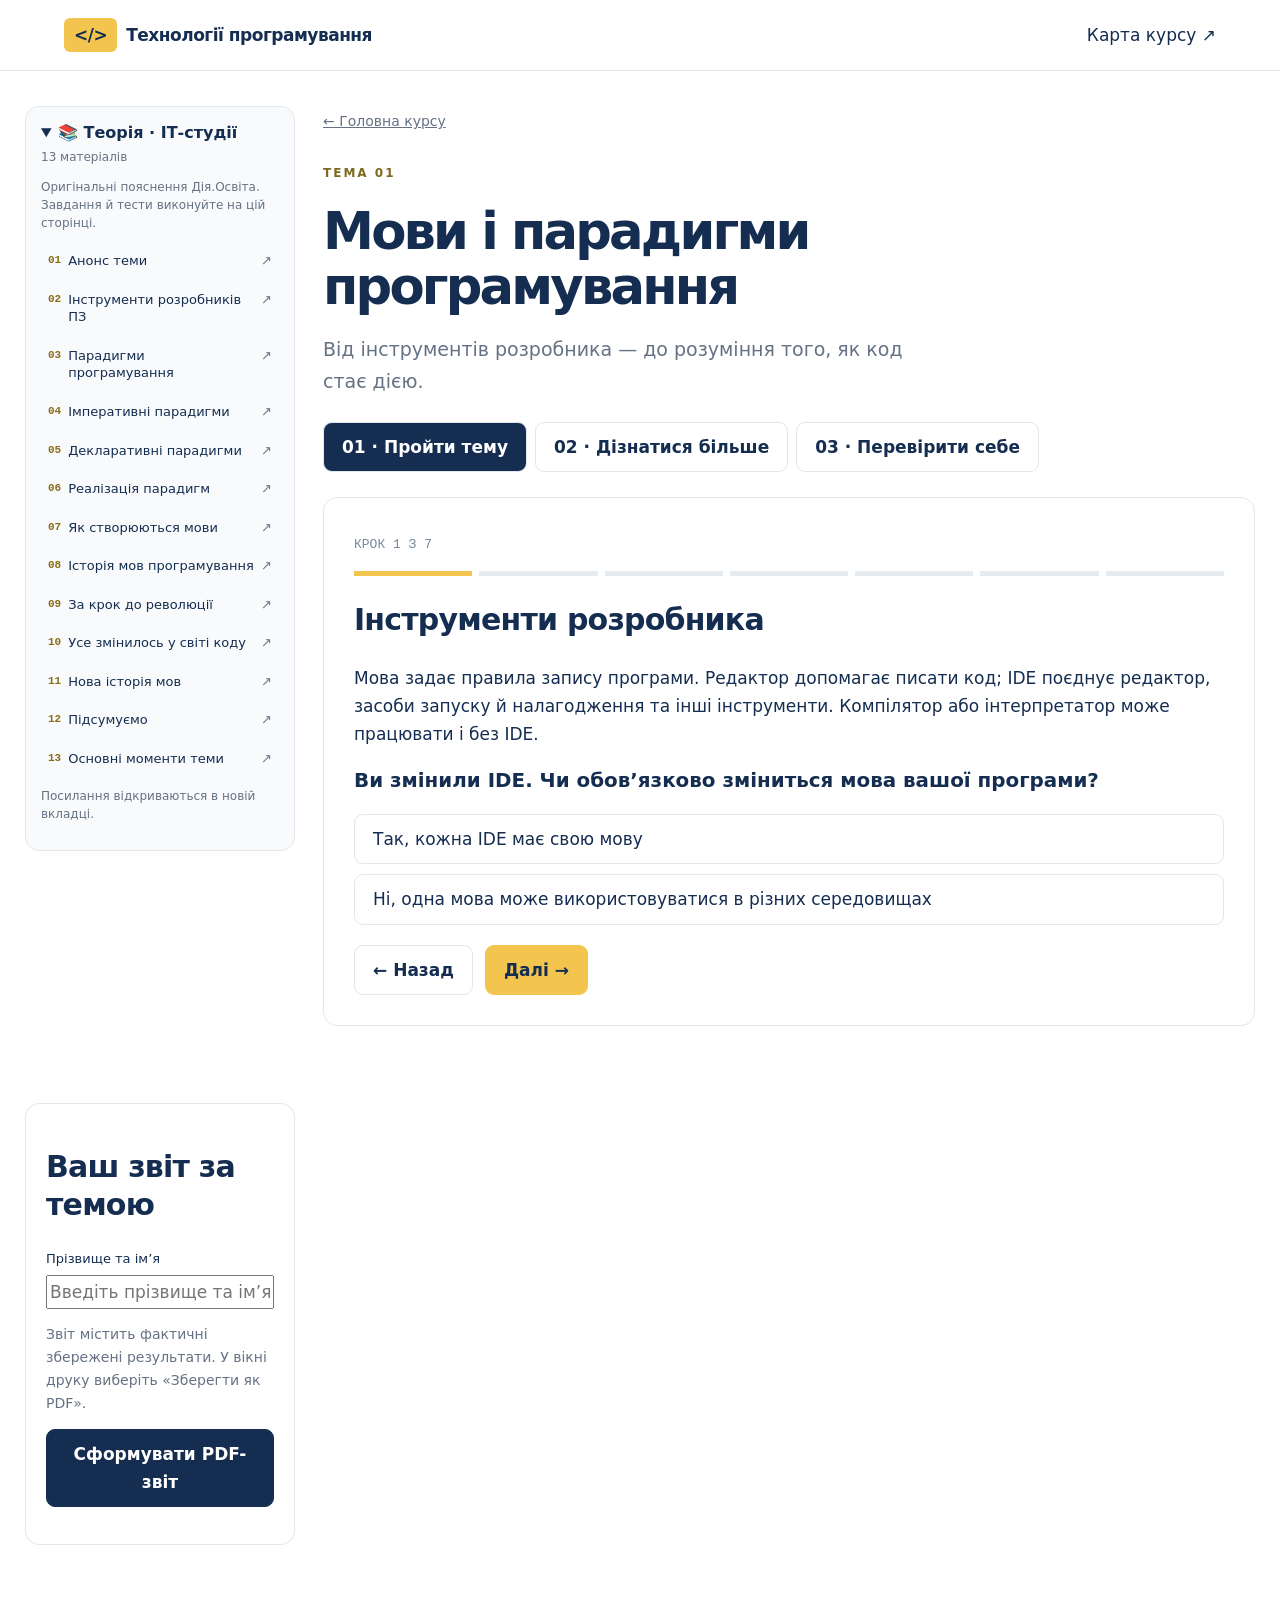
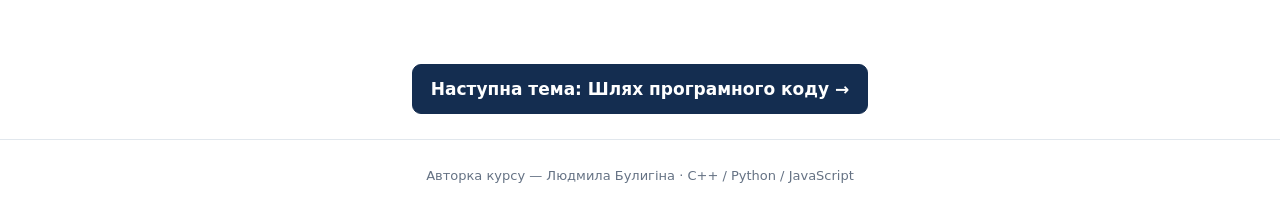
==== commit d9b22cbf: "Add files via upload" ====
--- a/lesson-01/index.html
+++ b/lesson-01/index.html
@@ -23,4 +23,4 @@
 const url=URL.createObjectURL(new Blob([source],{type:'text/javascript'}));const w=new Worker(url);URL.revokeObjectURL(url);workers[id]=w;let started=false;const finish=()=>{clearTimeout(timers[id]);w.terminate();delete workers[id];const b=$('#run-'+id);if(b)b.disabled=false};w.onmessage=({data:d})=>{if(d.type==='ready'){output.textContent='';return}if(d.type==='out'){if(!started){output.textContent='';started=true}output.textContent+=(output.textContent?'\n':'')+d.text}else if(d.type==='error'){output.textContent=d.text;finish()}else if(d.type==='done'){if(!started)output.textContent='Виконано без виведення.';finish()}};w.onerror=e=>{output.textContent='Не вдалося виконати код. '+e.message+' Перевірте інтернет і спробуйте ще раз.';finish()};timers[id]=setTimeout(()=>{stopCode(id);output.textContent+='\nПеревищено час очікування. Для Python перевірте інтернет і повторіть запуск.'},id==='py'?90000:5000);w.postMessage({code:$('#code-'+id).value,input:$('#in-'+id).value})}
 const questions=[['Ви компілюєте C++ і отримуєте object-файл. Що зазвичай потрібно далі?',['Компонування з іншими файлами й бібліотеками','Відкрити файл у текстовому редакторі й натиснути print'],0,'Об’єктні файли зазвичай поєднує компонувальник.'],['Python спочатку створює байткод. Чи суперечить це виконанню інтерпретатором?',['Так, компіляція виключає інтерпретацію','Ні, ці етапи можуть поєднуватись'],1,'У CPython байткод виконує інтерпретатор.'],['Учень каже: «JavaScript print залежить від віку мови». Що ви уточните?',['Виведення залежить від середовища та доступних функцій','print завжди є стандартною командою JS для текстового виведення'],0,'У цьому раннері print додано спеціально. У звичайному вікні браузера window.print викликає друк сторінки.'],['Програма використовує класи та цикли. Це суперечність?',['Так, треба обрати лише одну парадигму','Ні, підходи можуть співіснувати'],1,'Багатопарадигмові мови дозволяють поєднувати способи організації коду.'],['Вам потрібен код для іншої архітектури процесора. Який висновок коректний?',['Машинний код завжди універсальний','Нативний код зазвичай потрібно зібрати для цільової архітектури'],1,'Машинні інструкції залежать від архітектури; також важливі ОС і її інтерфейси.']];let quizIndex=0,quizScore=0,quizAnswered=false;function test(){quizIndex=0;quizScore=0;quizQuestion()}function quizQuestion(){quizAnswered=false;const q=questions[quizIndex];$('#content').innerHTML=`<div class="panel"><span class="num">ЗАВДАННЯ ${quizIndex+1} / ${questions.length}</span><h2>Перевірте рішення</h2><h3>${q[0]}</h3><div class="options">${q[1].map((t,i)=>`<button class="qa" onclick="quizAnswer(${i})">${t}</button>`).join('')}</div><div id="q-feedback" role="status"></div><button class="gold hidden" id="q-next" onclick="quizNext()">Далі →</button></div>`}function quizAnswer(i){if(quizAnswered)return;quizAnswered=true;const correct=i===questions[quizIndex][2];if(correct)quizScore++;document.querySelectorAll('.qa').forEach(b=>b.disabled=true);$('#q-feedback').className='feedback '+(correct?'success':'error');$('#q-feedback').textContent=(correct?'✓ Правильно. ':'Правильна відповідь: '+questions[quizIndex][1][questions[quizIndex][2]]+'. ')+questions[quizIndex][3];$('#q-next').classList.remove('hidden')}function quizNext(){if(++quizIndex<questions.length){quizQuestion();return}saved.score=quizScore;persist();$('#content').innerHTML=`<div class="panel"><span class="eyebrow">Результат</span><h2>${quizScore} з ${questions.length}</h2><p>${quizScore===5?'Ви впевнено розрізняєте інструменти та способи виконання коду.':'Перегляньте пояснення й поверніться до складних понять у розділі «Дізнатися більше».'}</p><p class="small muted">Результат збережено лише в цьому браузері.</p><button class="gold" onclick="test()">Спробувати ще раз</button> <button onclick="setTab('more')">До поглиблення</button></div>`}
 function route(){Object.keys(workers).forEach(stopCode);if(location.hash.startsWith('#lesson-1'))lesson();else home();if(location.hash==='#course')setTimeout(()=>$('#course').scrollIntoView(),0);else window.scrollTo(0,0)}window.addEventListener('hashchange',route);if(!location.hash)location.hash='lesson-1';route();
-</script></html>
+</script><script src="../assets/pdf-report.js"></script></html>
